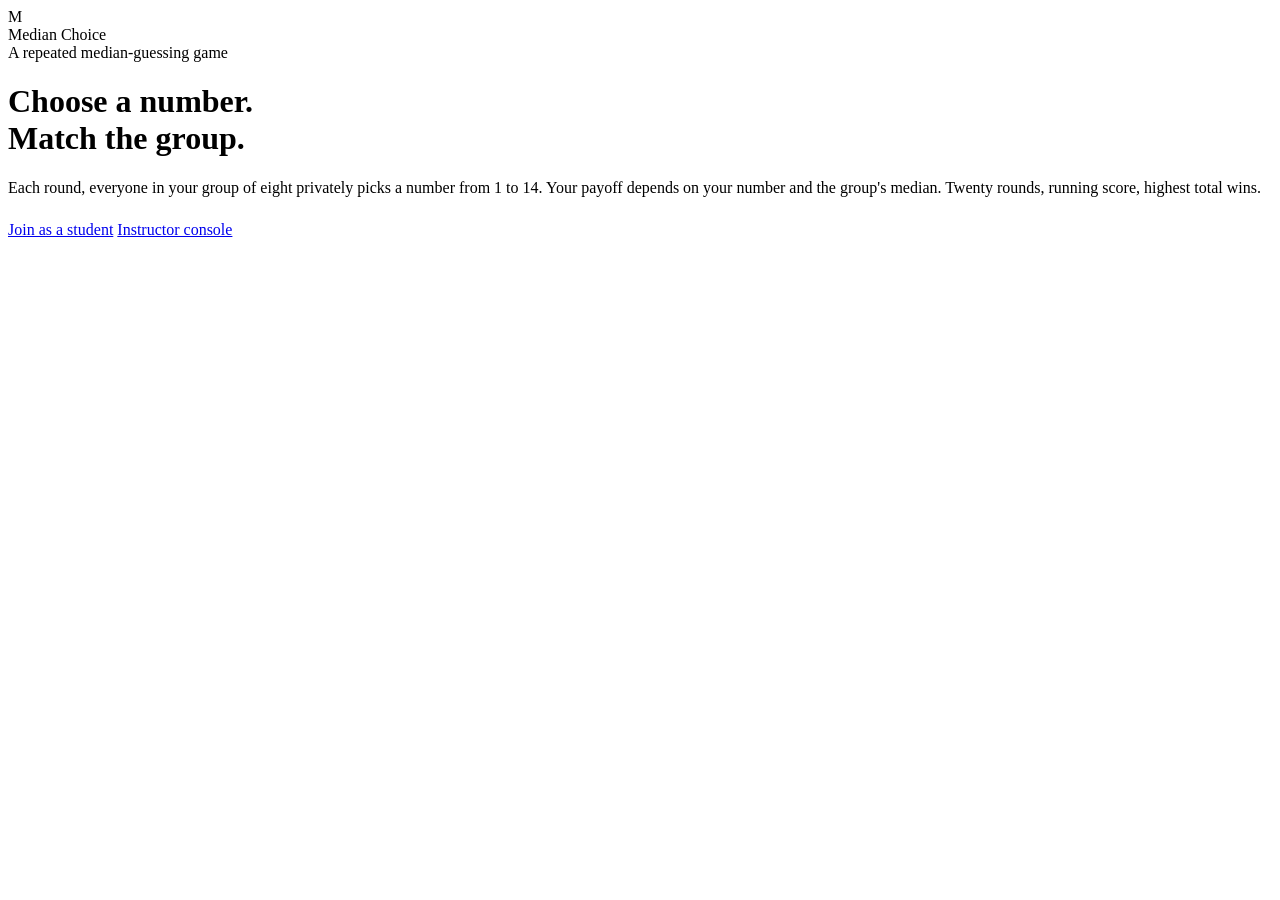
==== index.html @ ee25d8b9 "Add files via upload" ====
<!doctype html>
<html lang="en">
<head>
<meta charset="utf-8" />
<meta name="viewport" content="width=device-width, initial-scale=1, viewport-fit=cover" />
<title>Median Choice</title>
<link rel="stylesheet" href="css/style.css" />
</head>
<body>
  <div class="page page--center">
    <div class="shell">
      <div class="brand">
        <div class="brand__mark">M</div>
        <div>
          <div class="brand__name">Median Choice</div>
          <div class="brand__tag">A repeated median-guessing game</div>
        </div>
      </div>

      <div class="panel">
        <h1>Choose a number.<br/>Match the group.</h1>
        <p>
          Each round, everyone in your group of eight privately picks a number
          from 1 to 14. Your payoff depends on your number and the group's
          median. Twenty rounds, running score, highest total wins.
        </p>

        <div class="btn-row" style="flex-direction:column; margin-top:24px;">
          <a class="btn btn--primary" href="join.html">Join as a student</a>
          <a class="btn btn--ghost" href="admin.html">Instructor console</a>
        </div>
      </div>
    </div>
  </div>
</body>
</html>
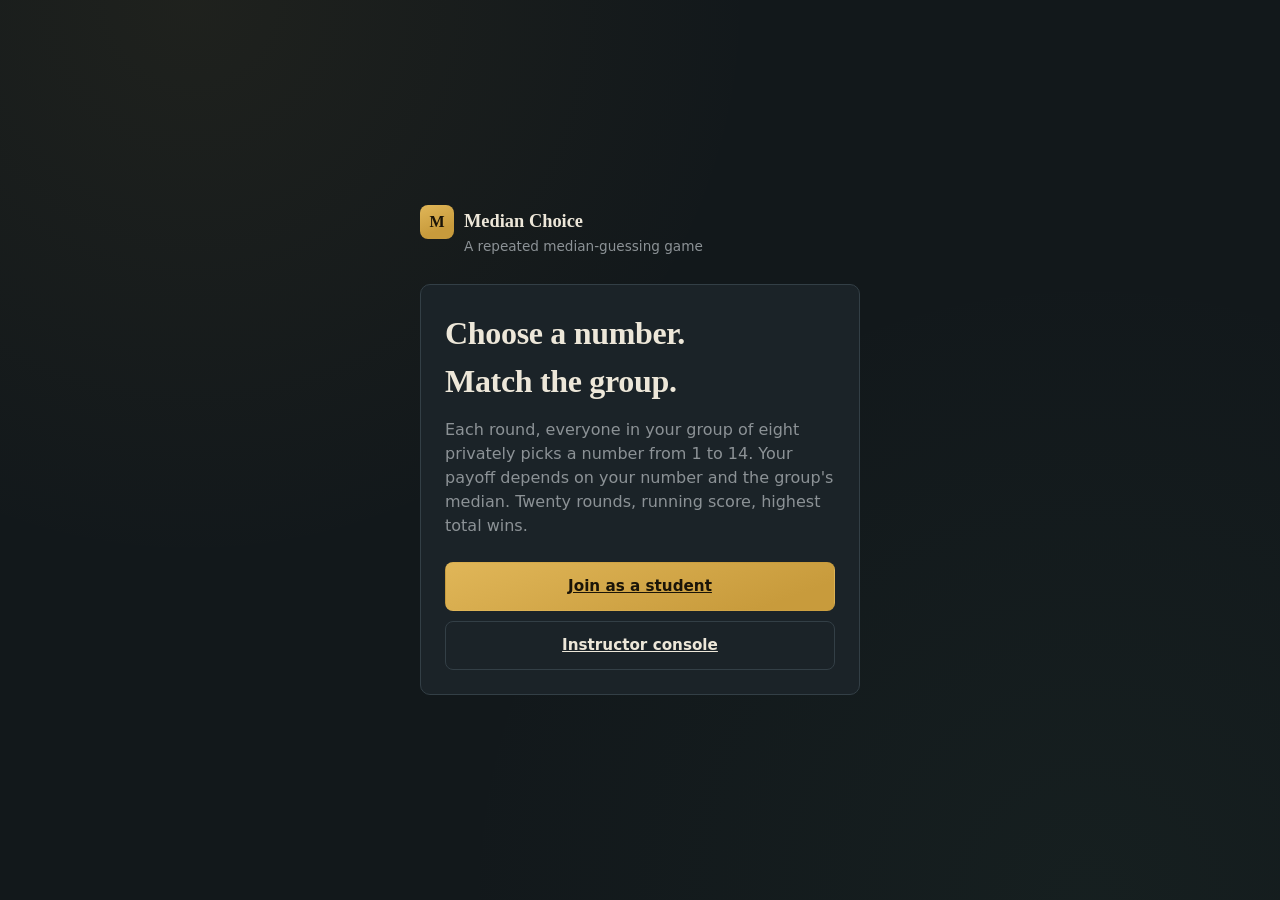
==== commit 58e1b25c: "Add files via upload" ====
--- a/index.html
+++ b/index.html
@@ -4,7 +4,7 @@
 <meta charset="utf-8" />
 <meta name="viewport" content="width=device-width, initial-scale=1, viewport-fit=cover" />
 <title>Median Choice</title>
-<link rel="stylesheet" href="css/style.css" />
+<link rel="stylesheet" href="style.css" />
 </head>
 <body>
   <div class="page page--center">
--- a/style.css
+++ b/style.css
@@ -0,0 +1,403 @@
+@import url('https://fonts.googleapis.com/css2?family=Fraunces:opsz,wght@9..144,400;9..144,500;9..144,600;9..144,700&family=Inter:wght@400;500;600;700&display=swap');
+
+:root {
+  --ink: #12181b;
+  --panel: #1b2328;
+  --panel-raised: #232c32;
+  --line: #333f46;
+  --text: #ede7d9;
+  --text-muted: #8c9296;
+  --accent: #c89b3c;
+  --accent-strong: #e0b658;
+  --positive: #5fa579;
+  --negative: #c1553d;
+  --radius: 10px;
+  --serif: "Fraunces", Georgia, serif;
+  --sans: "Inter", system-ui, sans-serif;
+}
+
+* { box-sizing: border-box; }
+
+html, body {
+  margin: 0;
+  min-height: 100%;
+  background: var(--ink);
+  color: var(--text);
+  font-family: var(--sans);
+  font-size: 16px;
+  line-height: 1.5;
+}
+
+body {
+  background-image:
+    radial-gradient(circle at 15% 0%, rgba(200, 155, 60, 0.07), transparent 40%),
+    radial-gradient(circle at 85% 100%, rgba(95, 165, 121, 0.05), transparent 45%);
+}
+
+h1, h2, h3 {
+  font-family: var(--serif);
+  font-weight: 600;
+  margin: 0 0 0.4em;
+  letter-spacing: -0.01em;
+}
+
+h1 { font-size: 2rem; }
+h2 { font-size: 1.4rem; }
+h3 { font-size: 1.1rem; }
+
+p { color: var(--text-muted); margin: 0 0 1em; max-width: 60ch; }
+
+a { color: var(--accent-strong); }
+
+.num, .tabular {
+  font-variant-numeric: tabular-nums;
+  font-feature-settings: "tnum" 1;
+}
+
+/* ---------- layout ---------- */
+
+.page {
+  min-height: 100vh;
+  padding: env(safe-area-inset-top, 0px) 20px env(safe-area-inset-bottom, 0px);
+  display: flex;
+  flex-direction: column;
+  align-items: center;
+}
+
+.page--center {
+  justify-content: center;
+}
+
+.shell {
+  width: 100%;
+  max-width: 440px;
+  padding: 40px 0;
+}
+
+.shell--wide {
+  max-width: 920px;
+}
+
+.brand {
+  display: flex;
+  align-items: baseline;
+  gap: 10px;
+  margin-bottom: 28px;
+}
+
+.brand__mark {
+  width: 34px;
+  height: 34px;
+  border-radius: 8px;
+  background: linear-gradient(160deg, var(--accent-strong), var(--accent) 70%);
+  display: flex;
+  align-items: center;
+  justify-content: center;
+  font-family: var(--serif);
+  font-weight: 700;
+  color: #1a1408;
+  flex-shrink: 0;
+}
+
+.brand__name {
+  font-family: var(--serif);
+  font-weight: 600;
+  font-size: 1.15rem;
+}
+
+.brand__tag {
+  color: var(--text-muted);
+  font-size: 0.85rem;
+}
+
+/* ---------- panel / card ---------- */
+
+.panel {
+  background: var(--panel);
+  border: 1px solid var(--line);
+  border-radius: var(--radius);
+  padding: 24px;
+}
+
+.panel + .panel {
+  margin-top: 16px;
+}
+
+.panel__header {
+  display: flex;
+  justify-content: space-between;
+  align-items: baseline;
+  gap: 12px;
+  margin-bottom: 16px;
+}
+
+.divider {
+  border: none;
+  border-top: 1px solid var(--line);
+  margin: 18px 0;
+}
+
+/* ---------- forms ---------- */
+
+label {
+  display: block;
+  font-size: 0.85rem;
+  color: var(--text-muted);
+  margin-bottom: 6px;
+}
+
+input[type="text"],
+input[type="number"],
+input[type="password"],
+select {
+  width: 100%;
+  background: var(--ink);
+  border: 1px solid var(--line);
+  border-radius: 8px;
+  color: var(--text);
+  padding: 11px 12px;
+  font-size: 1rem;
+  font-family: var(--sans);
+}
+
+input:focus, select:focus, button:focus-visible, .chip:focus-visible {
+  outline: 2px solid var(--accent-strong);
+  outline-offset: 2px;
+}
+
+.field { margin-bottom: 16px; }
+.field-row { display: flex; gap: 12px; }
+.field-row > .field { flex: 1; }
+
+.hint { font-size: 0.8rem; color: var(--text-muted); margin-top: 6px; }
+
+/* ---------- buttons ---------- */
+
+button {
+  font-family: var(--sans);
+  cursor: pointer;
+}
+
+.btn {
+  display: inline-flex;
+  align-items: center;
+  justify-content: center;
+  gap: 8px;
+  border: 1px solid var(--line);
+  background: var(--panel-raised);
+  color: var(--text);
+  padding: 12px 18px;
+  border-radius: 8px;
+  font-size: 0.95rem;
+  font-weight: 600;
+  width: 100%;
+  transition: border-color 0.15s ease, transform 0.05s ease;
+}
+
+.btn:hover { border-color: var(--accent); }
+.btn:active { transform: scale(0.99); }
+.btn:disabled { opacity: 0.45; cursor: not-allowed; }
+
+.btn--primary {
+  background: linear-gradient(160deg, var(--accent-strong), var(--accent) 85%);
+  border-color: transparent;
+  color: #1a1408;
+}
+
+.btn--primary:hover { border-color: transparent; filter: brightness(1.05); }
+
+.btn--ghost { background: transparent; }
+.btn--danger { border-color: var(--negative); color: var(--negative); background: transparent; }
+.btn--small { width: auto; padding: 7px 12px; font-size: 0.82rem; }
+
+.btn-row { display: flex; gap: 10px; }
+.btn-row .btn { width: auto; flex: 1; }
+
+/* ---------- number chip picker ---------- */
+
+.chip-grid {
+  display: grid;
+  grid-template-columns: repeat(7, 1fr);
+  gap: 8px;
+  margin: 20px 0;
+}
+
+.chip {
+  aspect-ratio: 1;
+  display: flex;
+  align-items: center;
+  justify-content: center;
+  border-radius: 8px;
+  border: 1px solid var(--line);
+  background: var(--panel-raised);
+  color: var(--text);
+  font-family: var(--serif);
+  font-size: 1.15rem;
+  font-weight: 500;
+  transition: all 0.12s ease;
+}
+
+.chip:hover { border-color: var(--accent); }
+
+.chip:disabled {
+  opacity: 0.35;
+  cursor: not-allowed;
+}
+
+.chip.is-selected {
+  background: var(--accent);
+  border-color: var(--accent);
+  color: #1a1408;
+  font-weight: 700;
+  transform: scale(1.04);
+}
+
+/* ---------- stat rows (results) ---------- */
+
+.stat-row {
+  display: flex;
+  justify-content: space-between;
+  align-items: baseline;
+  padding: 10px 0;
+  border-bottom: 1px solid var(--line);
+}
+
+.stat-row:last-of-type { border-bottom: none; }
+
+.stat-row__label { color: var(--text-muted); font-size: 0.9rem; }
+
+.stat-row__value {
+  font-family: var(--serif);
+  font-size: 1.3rem;
+}
+
+.stat-row__value--big { font-size: 1.9rem; }
+
+.positive { color: var(--positive); }
+.negative { color: var(--negative); }
+
+/* ---------- badges / status ---------- */
+
+.badge {
+  display: inline-flex;
+  align-items: center;
+  gap: 6px;
+  font-size: 0.78rem;
+  padding: 3px 9px;
+  border-radius: 999px;
+  border: 1px solid var(--line);
+  color: var(--text-muted);
+}
+
+.dot { width: 7px; height: 7px; border-radius: 50%; background: var(--text-muted); }
+.dot--live { background: var(--positive); }
+.dot--wait { background: var(--accent); }
+.dot--done { background: var(--text-muted); }
+
+/* ---------- admin group board ---------- */
+
+.board {
+  display: grid;
+  grid-template-columns: repeat(auto-fill, minmax(240px, 1fr));
+  gap: 14px;
+}
+
+.group-card {
+  background: var(--panel-raised);
+  border: 1px solid var(--line);
+  border-radius: var(--radius);
+  padding: 16px;
+}
+
+.group-card__title { display: flex; justify-content: space-between; align-items: center; margin-bottom: 10px; }
+.group-card__title h3 { margin: 0; }
+
+.member-list { list-style: none; margin: 10px 0; padding: 0; font-size: 0.85rem; }
+.member-list li { display: flex; justify-content: space-between; padding: 3px 0; color: var(--text-muted); }
+.member-list li.submitted { color: var(--text); }
+
+/* ---------- data table (payoff editor / leaderboard) ---------- */
+
+table.grid-table {
+  border-collapse: collapse;
+  width: 100%;
+  font-size: 0.82rem;
+}
+
+table.grid-table th, table.grid-table td {
+  border: 1px solid var(--line);
+  padding: 4px;
+  text-align: center;
+}
+
+table.grid-table th { color: var(--text-muted); font-weight: 500; background: var(--panel-raised); }
+
+table.grid-table input[type="number"] {
+  width: 100%;
+  padding: 4px;
+  text-align: center;
+  font-size: 0.8rem;
+  border: none;
+  background: transparent;
+}
+
+.table-scroll { overflow-x: auto; padding-bottom: 4px; }
+
+table.leaderboard { width: 100%; border-collapse: collapse; }
+table.leaderboard th { text-align: left; color: var(--text-muted); font-weight: 500; font-size: 0.8rem; padding: 8px 10px; border-bottom: 1px solid var(--line); }
+table.leaderboard td { padding: 9px 10px; border-bottom: 1px solid var(--line); font-size: 0.92rem; }
+table.leaderboard tr:last-child td { border-bottom: none; }
+
+/* ---------- misc ---------- */
+
+.center-note {
+  text-align: center;
+  color: var(--text-muted);
+  padding: 40px 20px;
+}
+
+.spinner {
+  width: 22px; height: 22px;
+  border: 2.5px solid var(--line);
+  border-top-color: var(--accent);
+  border-radius: 50%;
+  animation: spin 0.7s linear infinite;
+  margin: 0 auto;
+}
+
+@keyframes spin { to { transform: rotate(360deg); } }
+
+#toast {
+  position: fixed;
+  left: 50%;
+  bottom: 24px;
+  transform: translate(-50%, 12px);
+  background: var(--panel-raised);
+  border: 1px solid var(--line);
+  color: var(--text);
+  padding: 11px 18px;
+  border-radius: 8px;
+  font-size: 0.88rem;
+  opacity: 0;
+  pointer-events: none;
+  transition: all 0.2s ease;
+  z-index: 100;
+  max-width: 90vw;
+}
+
+#toast[data-kind="error"] { border-color: var(--negative); }
+#toast.toast--visible { opacity: 1; transform: translate(-50%, 0); }
+
+.code-display {
+  font-family: var(--serif);
+  font-size: 2.1rem;
+  letter-spacing: 0.06em;
+  color: var(--accent-strong);
+}
+
+.copy-row { display: flex; align-items: center; gap: 10px; }
+
+@media (max-width: 480px) {
+  .chip-grid { grid-template-columns: repeat(5, 1fr); }
+  h1 { font-size: 1.6rem; }
+}
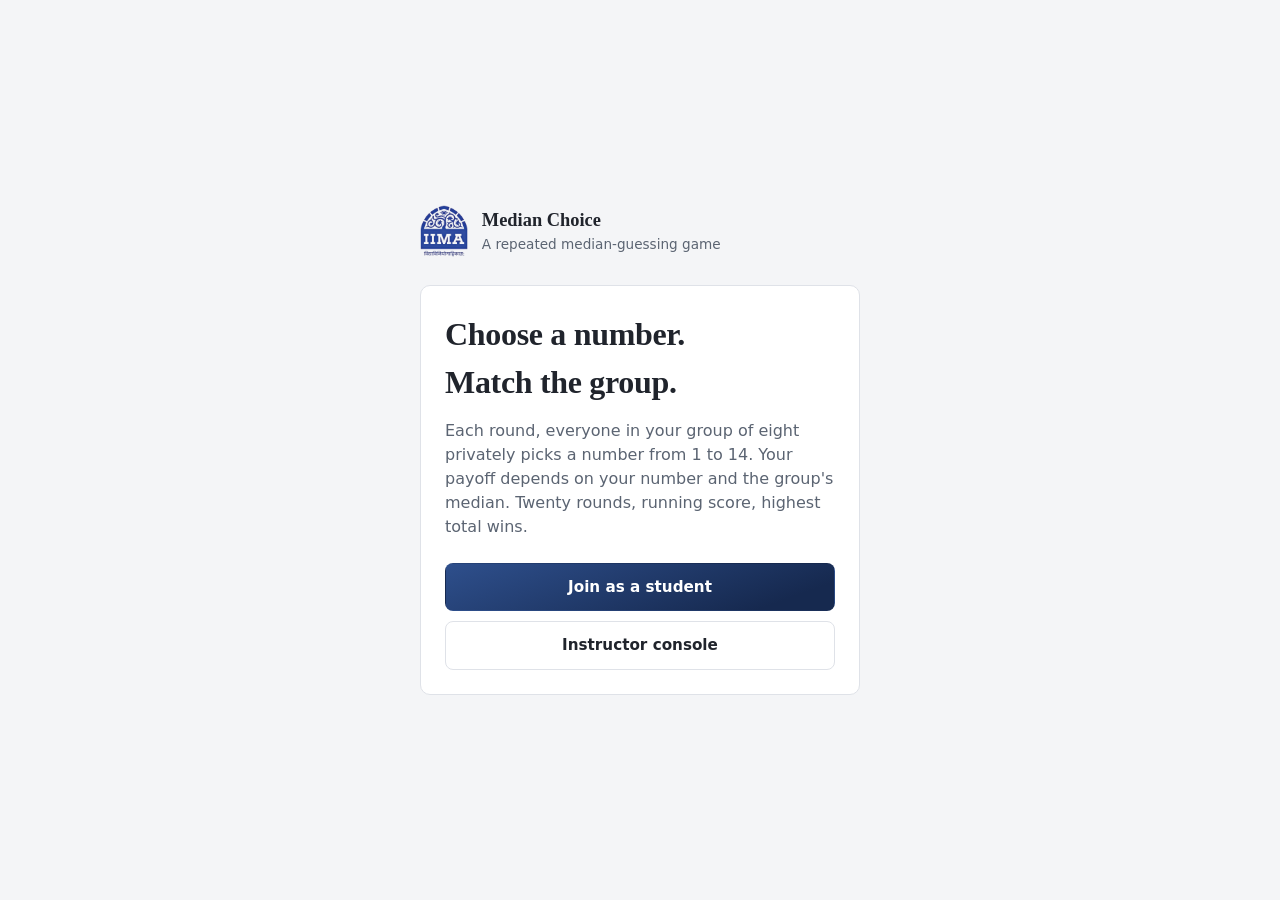
==== commit e0d4ba09: "Add files via upload" ====
--- a/index.html
+++ b/index.html
@@ -10,7 +10,7 @@
   <div class="page page--center">
     <div class="shell">
       <div class="brand">
-        <div class="brand__mark">M</div>
+        <div class="brand__mark"><img src="iima-logo.png" alt="Indian Institute of Management Ahmedabad" /></div>
         <div>
           <div class="brand__name">Median Choice</div>
           <div class="brand__tag">A repeated median-guessing game</div>
--- a/style.css
+++ b/style.css
@@ -1,16 +1,16 @@
 @import url('https://fonts.googleapis.com/css2?family=Fraunces:opsz,wght@9..144,400;9..144,500;9..144,600;9..144,700&family=Inter:wght@400;500;600;700&display=swap');
 
 :root {
-  --ink: #12181b;
-  --panel: #1b2328;
-  --panel-raised: #232c32;
-  --line: #333f46;
-  --text: #ede7d9;
-  --text-muted: #8c9296;
-  --accent: #c89b3c;
-  --accent-strong: #e0b658;
-  --positive: #5fa579;
-  --negative: #c1553d;
+  --ink: #f4f5f7;
+  --panel: #ffffff;
+  --panel-raised: #ebedf1;
+  --line: #dfe2e8;
+  --text: #20242c;
+  --text-muted: #5b6472;
+  --accent: #2e4f8c;
+  --accent-strong: #16294f;
+  --positive: #2f7d4f;
+  --negative: #a83232;
   --radius: 10px;
   --serif: "Fraunces", Georgia, serif;
   --sans: "Inter", system-ui, sans-serif;
@@ -28,12 +28,6 @@
   line-height: 1.5;
 }
 
-body {
-  background-image:
-    radial-gradient(circle at 15% 0%, rgba(200, 155, 60, 0.07), transparent 40%),
-    radial-gradient(circle at 85% 100%, rgba(95, 165, 121, 0.05), transparent 45%);
-}
-
 h1, h2, h3 {
   font-family: var(--serif);
   font-weight: 600;
@@ -80,23 +74,22 @@
 
 .brand {
   display: flex;
-  align-items: baseline;
-  gap: 10px;
+  align-items: center;
+  gap: 14px;
   margin-bottom: 28px;
 }
 
 .brand__mark {
-  width: 34px;
-  height: 34px;
-  border-radius: 8px;
-  background: linear-gradient(160deg, var(--accent-strong), var(--accent) 70%);
   display: flex;
   align-items: center;
   justify-content: center;
-  font-family: var(--serif);
-  font-weight: 700;
-  color: #1a1408;
   flex-shrink: 0;
+}
+
+.brand__mark img {
+  display: block;
+  height: 52px;
+  width: auto;
 }
 
 .brand__name {
@@ -191,6 +184,7 @@
   font-size: 0.95rem;
   font-weight: 600;
   width: 100%;
+  text-decoration: none;
   transition: border-color 0.15s ease, transform 0.05s ease;
 }
 
@@ -199,9 +193,9 @@
 .btn:disabled { opacity: 0.45; cursor: not-allowed; }
 
 .btn--primary {
-  background: linear-gradient(160deg, var(--accent-strong), var(--accent) 85%);
+  background: linear-gradient(160deg, var(--accent), var(--accent-strong) 85%);
   border-color: transparent;
-  color: #1a1408;
+  color: #ffffff;
 }
 
 .btn--primary:hover { border-color: transparent; filter: brightness(1.05); }
@@ -247,7 +241,7 @@
 .chip.is-selected {
   background: var(--accent);
   border-color: var(--accent);
-  color: #1a1408;
+  color: #ffffff;
   font-weight: 700;
   transform: scale(1.04);
 }
@@ -397,6 +391,35 @@
 
 .copy-row { display: flex; align-items: center; gap: 10px; }
 
+.topnav {
+  width: 100%;
+  margin-bottom: 18px;
+}
+
+.topnav a {
+  color: var(--text-muted);
+  font-size: 0.85rem;
+  text-decoration: none;
+}
+
+.topnav a:hover { color: var(--accent-strong); }
+
+.gate-overlay {
+  position: fixed;
+  inset: 0;
+  background: var(--ink);
+  display: flex;
+  align-items: center;
+  justify-content: center;
+  padding: 20px;
+  z-index: 500;
+}
+
+.gate-panel {
+  max-width: 380px;
+  width: 100%;
+}
+
 @media (max-width: 480px) {
   .chip-grid { grid-template-columns: repeat(5, 1fr); }
   h1 { font-size: 1.6rem; }
